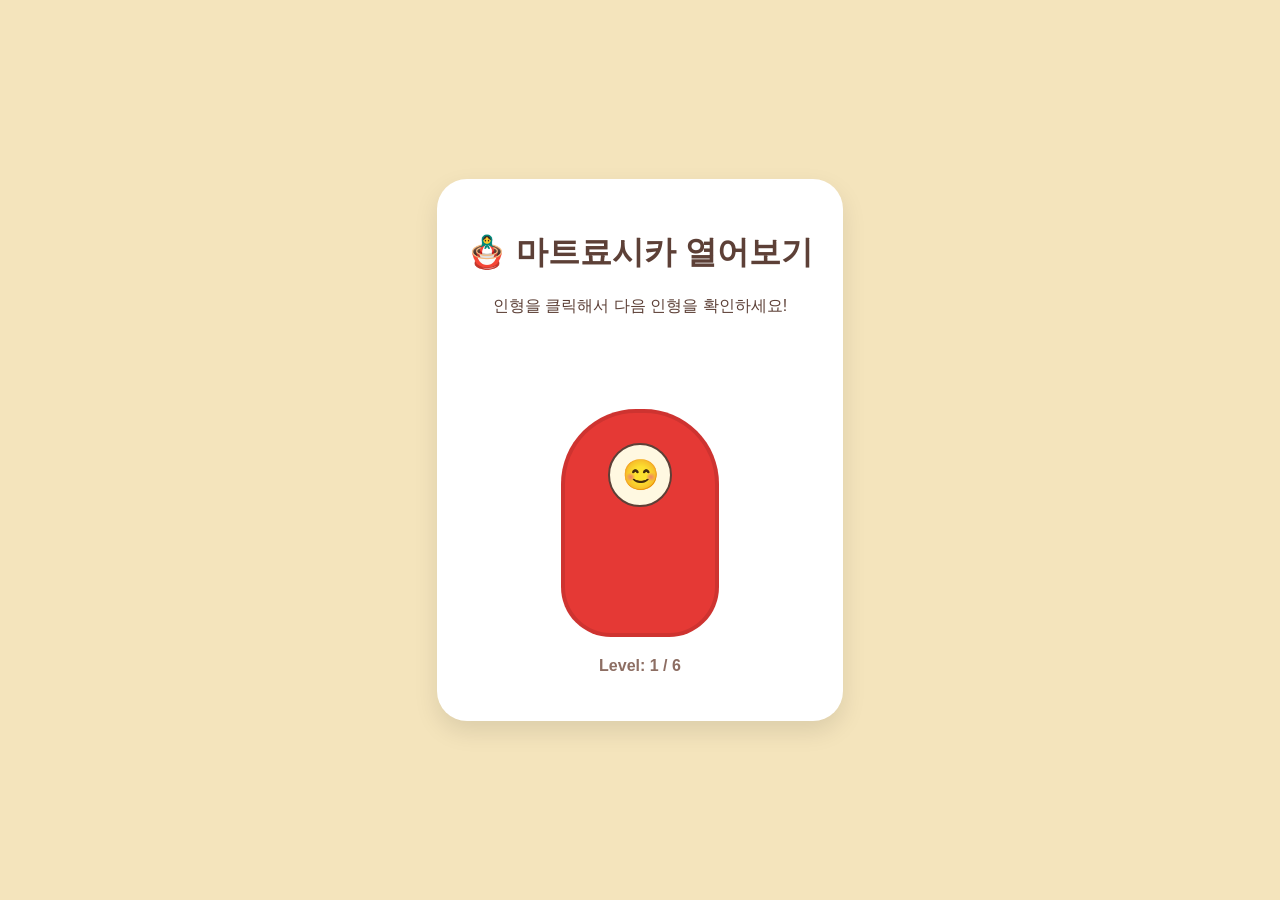
==== index.html @ 628e1853 "마트료시카, 자기소개 기능 추가" ====
<!DOCTYPE html>
<html lang="ko">
<head>
    <meta charset="UTF-8">
    <meta name="viewport" content="width=device-width, initial-scale=1.0">
    <title>신비로운 마트료시카</title>
    <link rel="stylesheet" href="style.css">
</head>
<body>
    <div class="container">
        <h1>🪆 마트료시카 열어보기</h1>
        <p id="status">인형을 클릭해서 다음 인형을 확인하세요!</p>
        <div id="doll-stage">
            <div id="matryoshka" class="doll">
                <div class="face">😊</div>
            </div>
        </div>
        <p id="level-display">Level: 1 / 6</p>
    </div>
    <script src="script.js"></script>
</body>
</html>
---- style.css ----
body {
    font-family: 'Pretendard', sans-serif;
    margin: 0;
    display: flex;
    justify-content: center;
    align-items: center;
    min-height: 100vh;
    background-color: #f4e4bc; /* 따뜻한 나무색 배경 */
    color: #5d4037;
}

.container {
    text-align: center;
    padding: 30px;
    background: white;
    border-radius: 30px;
    box-shadow: 0 10px 25px rgba(0,0,0,0.1);
}

#doll-stage {
    height: 300px;
    display: flex;
    justify-content: center;
    align-items: flex-end;
    margin: 20px 0;
}

.doll {
    width: 150px;
    height: 220px;
    background-color: #e53935; /* 기본 빨간색 */
    border-radius: 75px 75px 50px 50px;
    position: relative;
    cursor: pointer;
    transition: all 0.4s cubic-bezier(0.175, 0.885, 0.32, 1.275);
    display: flex;
    justify-content: center;
    align-items: center;
    border: 4px solid rgba(0,0,0,0.1);
}

.doll:hover {
    transform: translateY(-10px);
    filter: brightness(1.1);
}

.doll:active {
    transform: scale(0.9);
}

.face {
    width: 60px;
    height: 60px;
    background: #fff8e1;
    border-radius: 50%;
    display: flex;
    justify-content: center;
    align-items: center;
    font-size: 30px;
    position: absolute;
    top: 30px;
    border: 2px solid #5d4037;
}

#level-display {
    font-weight: bold;
    color: #8d6e63;
    margin-top: 10px;
}

/* 인형이 새로 나타날 때의 효과 */
@keyframes pop {
    0% { opacity: 0; transform: scale(1.5); }
    100% { opacity: 1; transform: scale(1); }
}

.pop-animation {
    animation: pop 0.4s ease-out;
}
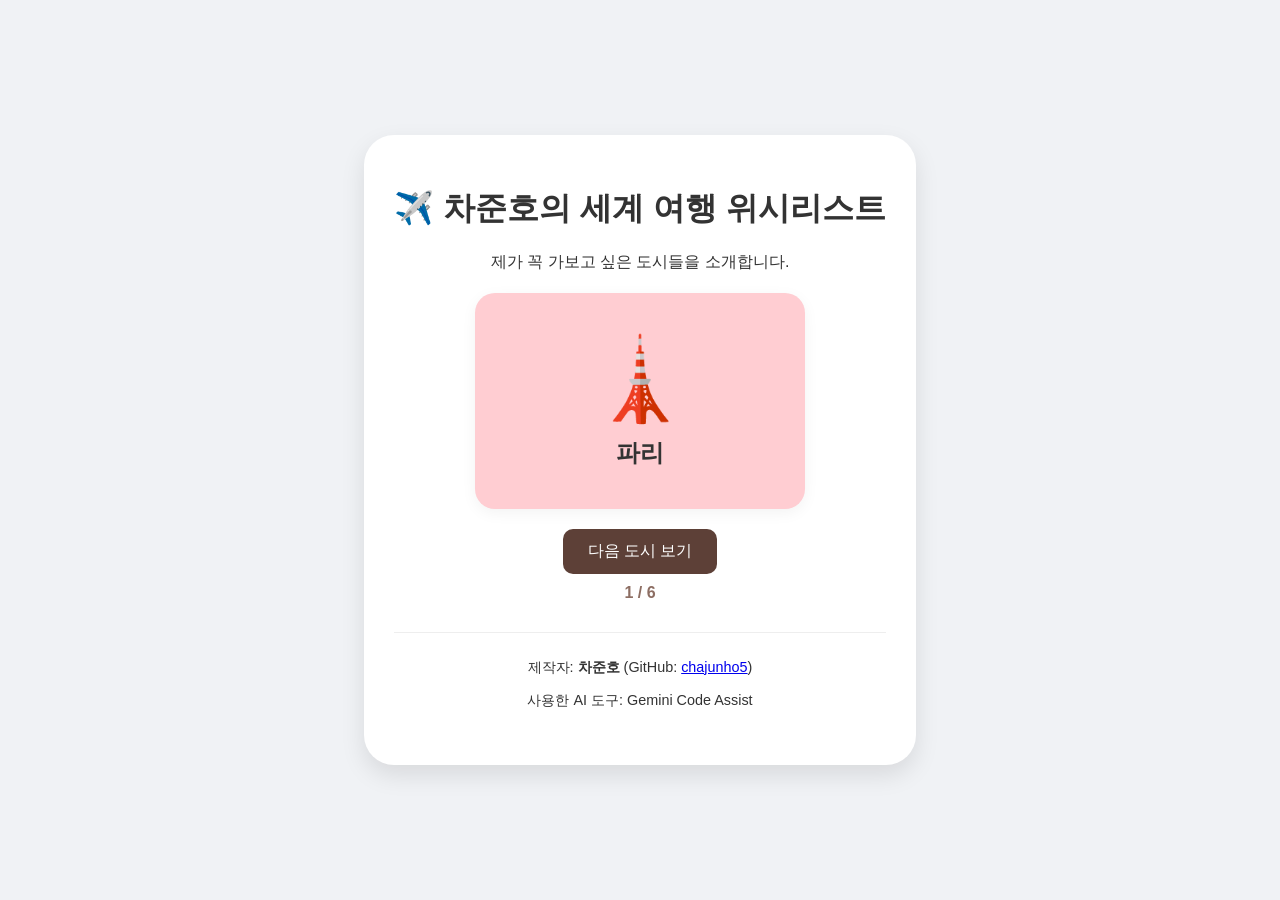
==== commit cb2ff373: "rhkwp" ====
--- a/index.html
+++ b/index.html
@@ -3,19 +3,26 @@
 <head>
     <meta charset="UTF-8">
     <meta name="viewport" content="width=device-width, initial-scale=1.0">
-    <title>신비로운 마트료시카</title>
+    <title>차준호의 숨겨진 보석 같은 도시들</title>
     <link rel="stylesheet" href="style.css">
 </head>
 <body>
     <div class="container">
-        <h1>🪆 마트료시카 열어보기</h1>
-        <p id="status">인형을 클릭해서 다음 인형을 확인하세요!</p>
-        <div id="doll-stage">
-            <div id="matryoshka" class="doll">
-                <div class="face">😊</div>
-            </div>
+        <h1>✈️ 차준호의 세계 여행 위시리스트</h1>
+        <p id="status">제가 꼭 가보고 싶은 도시들을 소개합니다.</p>
+        
+        <div id="city-card" class="card">
+            <div class="city-icon">🗼</div>
+            <h2 id="city-name">파리</h2>
         </div>
-        <p id="level-display">Level: 1 / 6</p>
+        
+        <button id="next-btn">다음 도시 보기</button>
+        <p id="level-display">1 / 6</p>
+        
+        <footer style="margin-top: 30px; padding: 10px; border-top: 1px solid #eee; font-size: 0.9rem;">
+            <p>제작자: <strong>차준호</strong> (GitHub: <a href="https://github.com/chajunho5">chajunho5</a>)</p>
+            <p>사용한 AI 도구: Gemini Code Assist</p>
+        </footer>
     </div>
     <script src="script.js"></script>
 </body>
--- a/style.css
+++ b/style.css
@@ -5,8 +5,8 @@
     justify-content: center;
     align-items: center;
     min-height: 100vh;
-    background-color: #f4e4bc; /* 따뜻한 나무색 배경 */
-    color: #5d4037;
+    background-color: #f0f2f5; /* 깔끔한 연회색 배경 */
+    color: #333;
 }
 
 .container {
@@ -17,49 +17,39 @@
     box-shadow: 0 10px 25px rgba(0,0,0,0.1);
 }
 
-#doll-stage {
-    height: 300px;
-    display: flex;
-    justify-content: center;
-    align-items: flex-end;
-    margin: 20px 0;
+.card {
+    width: 250px;
+    padding: 40px;
+    margin: 20px auto;
+    background-color: #ffcdd2;
+    border-radius: 20px;
+    box-shadow: 0 4px 15px rgba(0,0,0,0.05);
+    transition: all 0.3s ease;
 }
 
-.doll {
-    width: 150px;
-    height: 220px;
-    background-color: #e53935; /* 기본 빨간색 */
-    border-radius: 75px 75px 50px 50px;
-    position: relative;
-    cursor: pointer;
-    transition: all 0.4s cubic-bezier(0.175, 0.885, 0.32, 1.275);
-    display: flex;
-    justify-content: center;
-    align-items: center;
-    border: 4px solid rgba(0,0,0,0.1);
+.city-icon {
+    font-size: 80px;
+    margin-bottom: 10px;
 }
 
-.doll:hover {
-    transform: translateY(-10px);
-    filter: brightness(1.1);
+#city-name {
+    margin: 10px 0 0;
+    font-size: 1.5rem;
 }
 
-.doll:active {
-    transform: scale(0.9);
+#next-btn {
+    padding: 12px 25px;
+    font-size: 1rem;
+    background-color: #5d4037;
+    color: white;
+    border: none;
+    border-radius: 10px;
+    cursor: pointer;
+    transition: background 0.2s;
 }
 
-.face {
-    width: 60px;
-    height: 60px;
-    background: #fff8e1;
-    border-radius: 50%;
-    display: flex;
-    justify-content: center;
-    align-items: center;
-    font-size: 30px;
-    position: absolute;
-    top: 30px;
-    border: 2px solid #5d4037;
+#next-btn:hover {
+    background-color: #795548;
 }
 
 #level-display {
